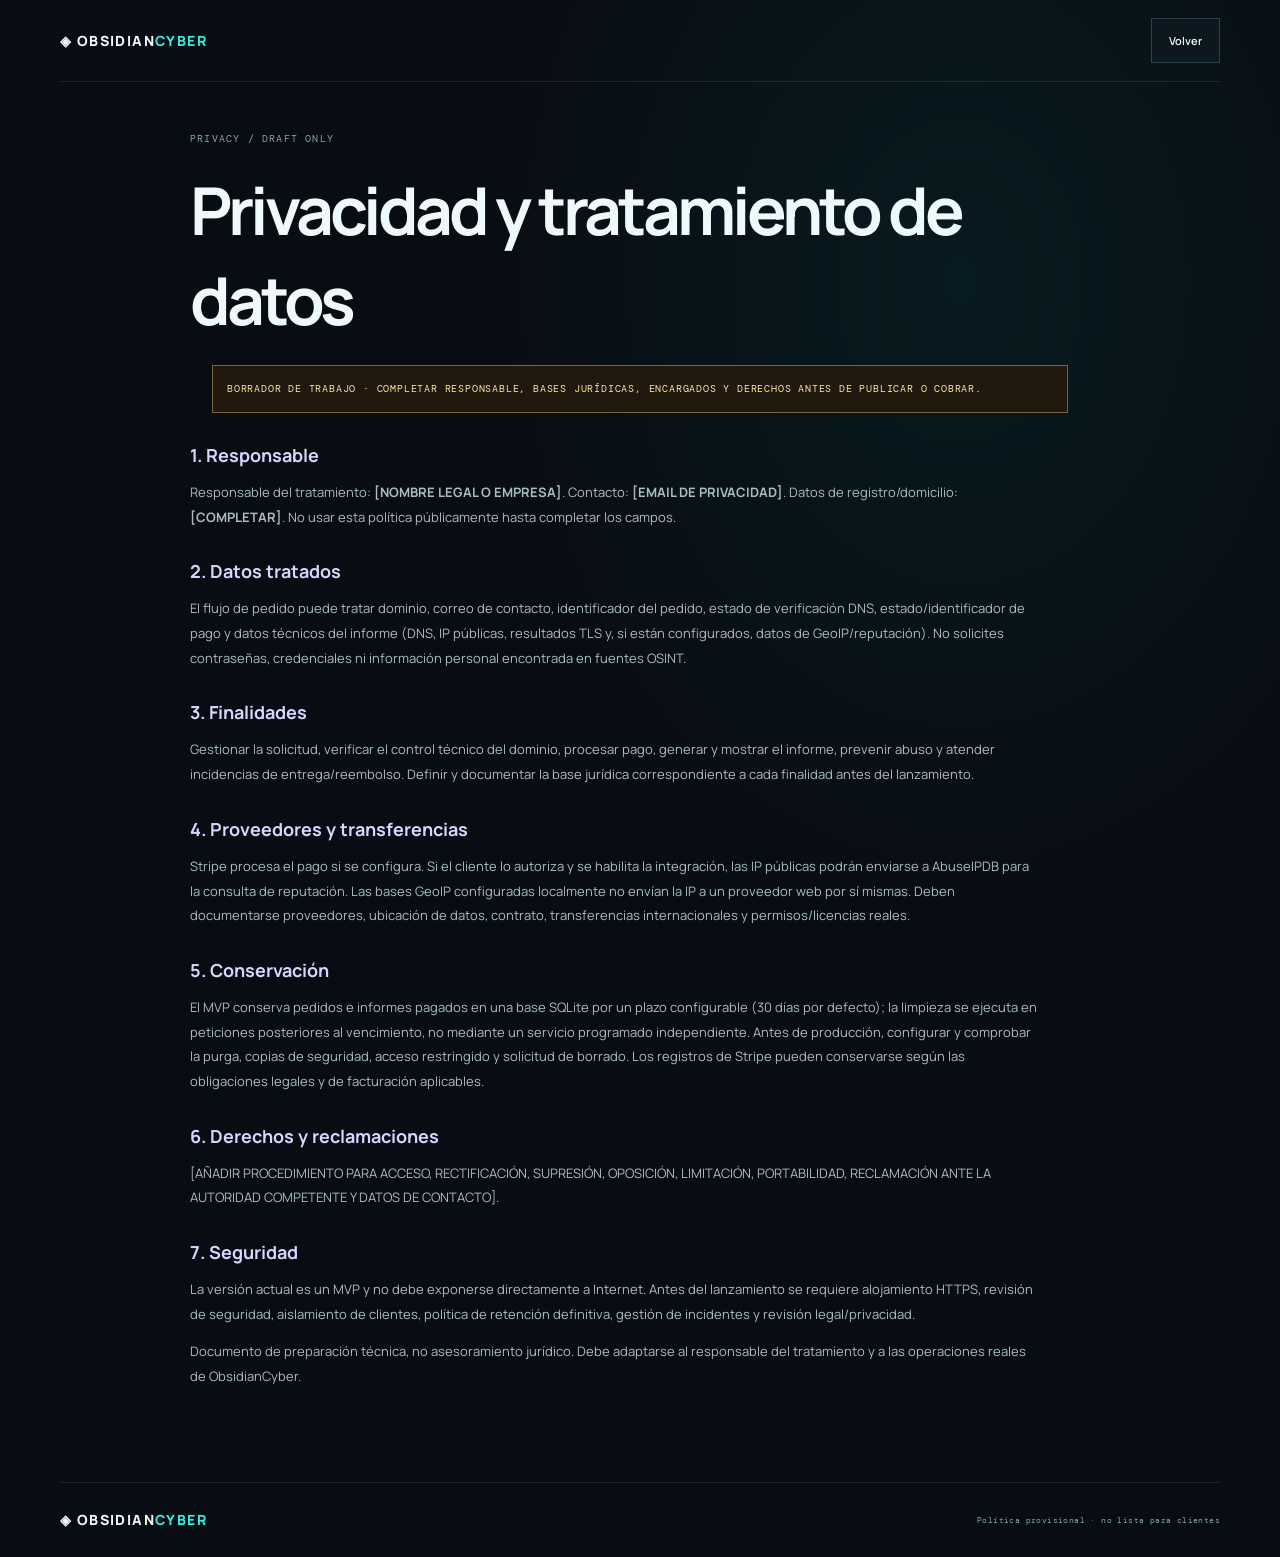
==== privacy.html @ 3190e001 "Prepare ObsidianCyber commercial pilot" ====
<!doctype html>
<html lang="es">
<head><meta charset="utf-8"><meta name="viewport" content="width=device-width,initial-scale=1"><meta name="robots" content="noindex,nofollow"><title>ObsidianCyber — Privacidad (borrador)</title><link rel="stylesheet" href="styles.css"></head>
<body>
<header class="nav"><a class="brand" href="index.html#top">◈ OBSIDIAN<span>CYBER</span></a><a class="button" href="index.html#workspace">Volver</a></header>
<main class="wrap legal-page">
  <div class="eyebrow">PRIVACY / DRAFT ONLY</div><h1>Privacidad y tratamiento de datos</h1>
  <div class="sample-banner">BORRADOR DE TRABAJO · COMPLETAR RESPONSABLE, BASES JURÍDICAS, ENCARGADOS Y DERECHOS ANTES DE PUBLICAR O COBRAR.</div>
  <h2>1. Responsable</h2><p>Responsable del tratamiento: <strong>[NOMBRE LEGAL O EMPRESA]</strong>. Contacto: <strong>[EMAIL DE PRIVACIDAD]</strong>. Datos de registro/domicilio: <strong>[COMPLETAR]</strong>. No usar esta política públicamente hasta completar los campos.</p>
  <h2>2. Datos tratados</h2><p>El flujo de pedido puede tratar dominio, correo de contacto, identificador del pedido, estado de verificación DNS, estado/identificador de pago y datos técnicos del informe (DNS, IP públicas, resultados TLS y, si están configurados, datos de GeoIP/reputación). No solicites contraseñas, credenciales ni información personal encontrada en fuentes OSINT.</p>
  <h2>3. Finalidades</h2><p>Gestionar la solicitud, verificar el control técnico del dominio, procesar pago, generar y mostrar el informe, prevenir abuso y atender incidencias de entrega/reembolso. Definir y documentar la base jurídica correspondiente a cada finalidad antes del lanzamiento.</p>
  <h2>4. Proveedores y transferencias</h2><p>Stripe procesa el pago si se configura. Si el cliente lo autoriza y se habilita la integración, las IP públicas podrán enviarse a AbuseIPDB para la consulta de reputación. Las bases GeoIP configuradas localmente no envían la IP a un proveedor web por sí mismas. Deben documentarse proveedores, ubicación de datos, contrato, transferencias internacionales y permisos/licencias reales.</p>
  <h2>5. Conservación</h2><p>El MVP conserva pedidos e informes pagados en una base SQLite por un plazo configurable (30 días por defecto); la limpieza se ejecuta en peticiones posteriores al vencimiento, no mediante un servicio programado independiente. Antes de producción, configurar y comprobar la purga, copias de seguridad, acceso restringido y solicitud de borrado. Los registros de Stripe pueden conservarse según las obligaciones legales y de facturación aplicables.</p>
  <h2>6. Derechos y reclamaciones</h2><p>[AÑADIR PROCEDIMIENTO PARA ACCESO, RECTIFICACIÓN, SUPRESIÓN, OPOSICIÓN, LIMITACIÓN, PORTABILIDAD, RECLAMACIÓN ANTE LA AUTORIDAD COMPETENTE Y DATOS DE CONTACTO].</p>
  <h2>7. Seguridad</h2><p>La versión actual es un MVP y no debe exponerse directamente a Internet. Antes del lanzamiento se requiere alojamiento HTTPS, revisión de seguridad, aislamiento de clientes, política de retención definitiva, gestión de incidentes y revisión legal/privacidad.</p>
  <p class="subtle-note">Documento de preparación técnica, no asesoramiento jurídico. Debe adaptarse al responsable del tratamiento y a las operaciones reales de ObsidianCyber.</p>
</main><footer class="footer"><a class="brand" href="index.html#top">◈ OBSIDIAN<span>CYBER</span></a><small>Política provisional · no lista para clientes</small></footer>
</body></html>
---- styles.css ----
@import url('https://fonts.googleapis.com/css2?family=DM+Mono:wght@400;500&family=Manrope:wght@400;600;700;800&display=swap');
:root{--bg:#080d13;--panel:#0c171e;--line:#203740;--text:#eefafa;--muted:#91a8b0;--cyan:#28f0e2}*{box-sizing:border-box}html{scroll-behavior:smooth}body{margin:0;background:radial-gradient(ellipse at 75% 18%,#07383b50,transparent 35%),var(--bg);color:var(--text);font-family:Manrope,Arial,sans-serif}a{color:inherit;text-decoration:none}.nav,.wrap{width:min(1160px,calc(100% - 44px));margin:auto}.nav{height:82px;display:flex;align-items:center;justify-content:space-between;border-bottom:1px solid #ffffff17}.brand{font-size:14px;font-weight:800;letter-spacing:.1em}.brand span{color:var(--cyan)}nav{display:flex;gap:30px;align-items:center;color:#a9bec4;font-size:12px}.navcta{padding:12px;border:1px solid #2c555b}.menu{display:none;background:none;color:white;border:1px solid var(--line);padding:8px}.hero{min-height:660px;display:grid;grid-template-columns:.9fr 1.1fr;align-items:center;position:relative;padding:45px 0 80px}.copy{z-index:2}.eyebrow,label,.herofoot,.ticker,small{font:10px 'DM Mono',monospace;letter-spacing:.12em;color:#83a6ad}.copy h1{font-size:clamp(66px,8vw,112px);line-height:.94;letter-spacing:-.075em;margin:28px 0}.copy h1 em,h2 em{font-style:normal;color:var(--cyan);text-shadow:0 0 35px #28f0e226}.copy>p,.intro{max-width:470px;color:var(--muted);line-height:1.9;font-size:14px}.actions{display:flex;gap:12px;flex-wrap:wrap;margin:28px 0}.button{display:inline-flex;align-items:center;justify-content:center;padding:14px 17px;border:1px solid #29434b;background:#0c171e;color:#e9ffff;font:600 11px Manrope;cursor:pointer}.primary{background:var(--cyan);color:#031314;border-color:var(--cyan)}.copy small{font-size:9px}.art{position:relative}.art img{display:block;width:110%;margin-left:-5%;mix-blend-mode:screen;mask-image:radial-gradient(ellipse 73% 70%,#000 60%,transparent 100%)}.glow{position:absolute;inset:20%;background:#00e8d522;filter:blur(65px);border-radius:50%}.tag{position:absolute;background:#07161ce8;border:1px solid #2a5a60;padding:12px;font:9px 'DM Mono';line-height:2;color:#7fa6ad}.tag b{font-size:12px;color:var(--cyan)}.tag1{right:0;top:20%}.tag2{left:0;bottom:16%}.herofoot{position:absolute;bottom:25px;left:0;right:0;display:flex;justify-content:space-between;border-top:1px solid #ffffff1a;padding-top:14px;font-size:9px}.ticker{text-align:center;padding:17px 10px;background:#0b151b;border-block:1px solid var(--line);white-space:nowrap;overflow:hidden}.section{padding-top:100px;padding-bottom:110px}.section h2,.workflow h2,.closing h2{font-size:clamp(40px,5vw,65px);letter-spacing:-.06em;line-height:1.05;margin:18px 0}.intro{max-width:580px;margin-bottom:36px}.grid{display:grid;grid-template-columns:repeat(3,1fr);border:1px solid var(--line)}.grid article{padding:28px;background:linear-gradient(145deg,#0d1a20,#091117);border-right:1px solid var(--line);min-height:210px}.grid article:last-child{border:0}.grid label{font-size:9px}.grid h3{font-size:20px}.grid p,.steps p{color:#91a8b0;font-size:12px;line-height:1.9}.workflow{background:#0a171d;border-block:1px solid #1b3a40;padding:90px 0}.steps{max-width:760px;margin-top:36px;border-top:1px solid var(--line)}.steps p{padding:18px 0;border-bottom:1px solid var(--line)}.steps b{color:var(--cyan);margin-right:20px;font-family:'DM Mono'}.steps strong{color:#e9ffff;font-size:14px}.section form{max-width:800px;border:1px solid #29464e;padding:26px;background:#091218}.section form>label{display:block;margin-bottom:12px;color:#b8cbd0}.inputrow{display:flex;align-items:center;gap:10px;background:#050b10;border:1px solid #29434b;padding:7px 8px 7px 14px}.inputrow span{font:11px 'DM Mono';color:#71969d}.inputrow input{flex:1;min-width:0;background:transparent;border:0;color:white;outline:none;padding:12px;font:13px 'DM Mono'}.consent{display:flex!important;align-items:center;gap:8px;margin-top:18px}.consent input{accent-color:var(--cyan)}form small{display:block;margin-top:14px;letter-spacing:.02em;line-height:1.7}#result{margin-top:18px;padding:16px;border:1px solid #27645e;background:#071d20;color:#bdfaf2;font-size:12px;line-height:1.8}.closing{display:flex;justify-content:space-between;align-items:center;border-top:1px solid var(--line);padding-top:40px;padding-bottom:50px}.closing h2{font-size:36px}.footer{width:min(1160px,calc(100% - 44px));margin:auto;min-height:75px;border-top:1px solid #ffffff17;display:flex;align-items:center;justify-content:space-between;gap:16px}.footer small{font-size:8px;letter-spacing:.05em}
@media(max-width:760px){.nav,.wrap,.footer{width:calc(100% - 32px)}nav{display:none;position:absolute;top:70px;left:0;right:0;padding:24px;background:#081219;z-index:5;flex-direction:column}.nav nav.open{display:flex}.menu{display:block}.hero{grid-template-columns:1fr;padding-top:20px;min-height:auto;padding-bottom:75px}.art{grid-row:1;max-width:530px;margin:auto}.copy h1{font-size:clamp(64px,16vw,94px);margin:10px 0 20px}.herofoot{font-size:7px}.section{padding:70px 0}.grid{grid-template-columns:1fr}.grid article{border-right:0;border-bottom:1px solid var(--line);min-height:auto}.grid article:last-child{border-bottom:0}.inputrow{flex-wrap:wrap}.inputrow .button{width:100%}.closing h2{font-size:28px}.footer{padding:20px 0;flex-wrap:wrap}.footer small:last-child{display:none}}@media(prefers-reduced-motion:reduce){html{scroll-behavior:auto}}
/* ObsidianCyber Intelligence Desk: editorial case-file aesthetic, not a law-enforcement record. */
:root{--cyan:#37e9df;--purple:#9872ff;--panel-2:#0e1a23;--danger:#ff817f;--warn:#f4cd76;--ok:#77e5b5}
button:disabled{opacity:.65;cursor:wait}.capability-grid article{display:flex;flex-direction:column;align-items:flex-start}.status{display:inline-flex;align-items:center;gap:6px;margin-top:12px;border:1px solid #ffffff24;padding:5px 8px;font:9px 'DM Mono',monospace;letter-spacing:.07em}.status-live{color:var(--ok);border-color:#347c69;background:#0b241f}.status-setup{color:var(--warn);border-color:#79643a;background:#241f12}.status-roadmap{color:#b8a7f6;border-color:#554780;background:#19152a}.status-manual{color:#8ecce9;border-color:#356278;background:#0f202b}.workspace{scroll-margin-top:24px}.workspace form{max-width:900px}.formheading{display:flex;align-items:center;justify-content:space-between;gap:20px;border-bottom:1px solid var(--line);padding-bottom:20px;margin-bottom:24px}.formheading h3{margin:7px 0 0;font-size:24px}.case-stamp{border:1px solid #356b6c;color:var(--cyan);padding:10px 12px;font:10px 'DM Mono',monospace;letter-spacing:.1em;white-space:nowrap}.privacy-note{margin-top:20px;padding:16px;border-left:2px solid var(--purple);background:#11111c}.privacy-note strong{font-size:12px}.privacy-note p{color:var(--muted);font-size:12px;line-height:1.8;margin-bottom:0}.form-message{margin-top:18px;padding:13px 15px;border:1px solid var(--line);background:#0b161d;color:#c4dadd;font-size:12px;line-height:1.7}.form-message.success{border-color:#286650;color:#adf2d0}.form-message.error{border-color:#7d4141;color:#ffd0d0}.form-message.info{border-color:#315b78;color:#c0e7ff}.report{margin-top:30px;background:linear-gradient(150deg,#0d171f,#080d13 52%);border:1px solid #315059;box-shadow:0 30px 90px #0008;overflow:hidden}.report-header{display:flex;justify-content:space-between;gap:24px;padding:26px;border-bottom:1px solid #2a3e49;background:radial-gradient(ellipse at 80% 0%,#22384b80,transparent 45%),#0b121b}.report-title h2{font-size:clamp(24px,4vw,40px);margin:12px 0 8px;letter-spacing:-.045em}.report-subtitle{font:13px 'DM Mono',monospace;color:#a9c3ca;margin:0;overflow-wrap:anywhere}.report-stamp{align-self:flex-start;min-width:140px;text-align:right;border:1px solid #3d656c;padding:12px;color:var(--cyan);font:9px 'DM Mono',monospace;letter-spacing:.08em}.report-stamp span,.report-stamp strong{display:block}.report-stamp strong{font-size:15px;margin:9px 0;color:#e8fffd;overflow-wrap:anywhere}.report-summary{display:grid;grid-template-columns:.75fr 1.25fr;gap:18px;padding:22px;border-bottom:1px solid var(--line)}.score-panel{border:1px solid #29434c;background:#071116;padding:18px}.score-number{font-size:56px;line-height:1.05;letter-spacing:-.07em;font-weight:800;margin:12px 0}.score-number small{font-size:15px;letter-spacing:0;color:#6f9098}.score-meter{height:5px;background:#1a3037;margin:12px 0 14px;overflow:hidden}.score-meter:after{content:"";display:block;width:var(--score,0%);height:100%;background:linear-gradient(90deg,var(--ok),var(--warn),var(--danger));transition:width .3s}.score-label{color:#aec6ca;font-size:12px;line-height:1.6;margin-bottom:0}.summary-details{display:grid;align-content:start}.data-line{display:grid;grid-template-columns:minmax(125px,.8fr) minmax(0,1.2fr);gap:16px;padding:10px 0;border-bottom:1px solid #ffffff12;font-size:11px;line-height:1.6}.data-label{font:9px 'DM Mono',monospace;color:#86a2aa;text-transform:uppercase;letter-spacing:.06em}.data-value{color:#dfedee;overflow-wrap:anywhere}.report-notice{margin:18px 22px;padding:14px 16px;border-left:2px solid var(--purple);background:#171427}.report-notice strong{font-size:12px;color:#dbd2ff}.report-notice p{font-size:11px;line-height:1.8;color:#b5b2c7;margin:7px 0 0}.report-section{padding:20px 22px;border-bottom:1px solid var(--line)}.report-section h3{font-size:19px;margin:9px 0 16px;letter-spacing:-.025em}.evidence-table{display:grid;grid-template-columns:repeat(2,minmax(0,1fr));gap:12px}.ip-card,.finding-card,.module-card{border:1px solid #233d47;background:#0a151c;padding:15px;min-width:0}.ip-address{display:inline-block;color:#edffff;font:600 17px 'DM Mono',monospace;overflow-wrap:anywhere;margin-right:8px}.ip-card .status{margin:4px 0 10px}.ip-card .data-line{grid-template-columns:1fr;gap:2px;padding:8px 0}.subtle-note{color:#859fa6;font-size:10px;line-height:1.6}.empty-state{padding:15px;border:1px dashed #36505a;color:#9ab2b8;font-size:12px;line-height:1.8}.finding-card{margin-top:10px}.finding-top{display:flex;align-items:center;justify-content:space-between;gap:12px}.severity{font:9px 'DM Mono',monospace;text-transform:uppercase;letter-spacing:.07em;padding:5px 7px}.severity-high,.severity-critical{color:#ffb1b1;border:1px solid #7b434b;background:#251215}.severity-medium{color:#ffe2a2;border:1px solid #79643a;background:#241d10}.severity-low,.severity-info{color:#b6dce1;border:1px solid #38616a;background:#0d2027}.finding-weight{font:10px 'DM Mono',monospace;color:#edc6ca}.finding-card h4{margin:12px 0 6px;font-size:14px}.finding-card>p{font-size:12px;line-height:1.7;color:#a8bec3}.finding-card .data-line{grid-template-columns:minmax(85px,.55fr) minmax(0,1.45fr)}.module-grid{display:grid;grid-template-columns:repeat(3,minmax(0,1fr));gap:10px}.module-top{color:#e8f6f7;font-size:12px;font-weight:700}.module-card .status{margin:10px 0 7px}.module-card p{font-size:10px;line-height:1.7;color:#92aab0;margin-bottom:0}.report-footer{display:flex;justify-content:space-between;align-items:center;gap:20px;padding:20px 22px;background:#070d12}.report-footer>p{color:#829aa2;font-size:10px;line-height:1.8;max-width:450px;margin:0}.report-actions{margin:0;flex-shrink:0}.closing-note{font:10px 'DM Mono',monospace;color:#77959d;letter-spacing:.05em}.button:focus-visible,a:focus-visible,input:focus-visible{outline:2px solid var(--cyan);outline-offset:3px}
@media(max-width:760px){.report-header{flex-direction:column}.report-stamp{text-align:left;width:100%;min-width:0}.report-summary{grid-template-columns:1fr}.evidence-table{grid-template-columns:1fr}.module-grid{grid-template-columns:1fr}.formheading{align-items:flex-start;flex-direction:column}.report-footer{align-items:flex-start;flex-direction:column}.report-actions{width:100%}.report-actions .button{flex:1}.data-line{grid-template-columns:1fr;gap:3px}.finding-card .data-line{grid-template-columns:1fr;gap:3px}.score-number{font-size:48px}}
@media print{body{background:#fff;color:#141414}.nav,.hero,.ticker,#capabilities,#workflow,#workspace>form,.closing,.footer,.report-actions,.form-message{display:none!important}.workspace{width:100%;padding:0}.workspace>.eyebrow,.workspace>h2,.workspace>.intro{display:none}.report{display:block!important;background:#fff;color:#111;border:0;box-shadow:none}.report-header,.score-panel,.ip-card,.finding-card,.module-card,.report-notice,.report-footer{background:#fff!important;color:#111;box-shadow:none}.report-header,.report-summary,.report-section{break-inside:avoid;border-color:#bbb}.report-title h2,.report-subtitle,.data-value,.ip-address,.finding-card h4,.module-top{color:#111}.eyebrow,.data-label,.score-label,.report-notice p,.report-footer>p,.module-card p,.subtle-note,.finding-card>p{color:#444}.report-stamp{color:#111;border-color:#555}.report-stamp strong{color:#111}.status,.severity{background:#fff!important;color:#111!important;border-color:#777!important}.report{font-family:Arial,sans-serif}.report-section h3{color:#111}.score-number{color:#111}.score-meter{border:1px solid #555}.score-meter:after{background:#888!important}}

.map-link{display:inline-block;margin-top:9px;color:var(--cyan);font-size:10px;text-decoration:underline;text-underline-offset:3px}.report-stamp strong{overflow-wrap:anywhere}

/* Commercial pilot, evidence provenance and investigation timeline */
.pilot-offer{border-top:1px solid var(--line);border-bottom:1px solid var(--line);background:linear-gradient(125deg,#0a1119,#101125 65%,#0b1820)}
.pilot-layout{display:grid;grid-template-columns:1.35fr .65fr;gap:44px;align-items:start;margin-top:28px}
.pilot-copy>p{max-width:690px;color:var(--muted);font-size:13px;line-height:1.9}
.pilot-list{padding-left:20px;color:#c6d7db;font-size:12px;line-height:2.1}
.pilot-list li::marker{color:var(--cyan)}
.pilot-card{padding:24px;border:1px solid #38435c;background:radial-gradient(ellipse at top right,#38275c77,transparent 60%),#0a1018}
.pilot-price{font-size:58px;letter-spacing:-.07em;font-weight:800;color:#f4efff;margin:9px 0}
.pilot-card p{font-size:11px;color:var(--muted);line-height:1.8}
.pilot-card .button{width:100%;margin:10px 0}
.checkout-status{padding:12px;border:1px solid var(--line);font-size:10px;line-height:1.8;color:#aebfc5}
.checkout-status.ready{border-color:#286650;color:#adf2d0;background:#071a16}
.checkout-status.not-ready{border-color:#65552f;color:#f1d99a;background:#1b170d}
#orderForm>input[type=email]{display:block;width:100%;margin:7px 0 16px;padding:13px 14px;background:#050b10;border:1px solid #29434b;color:#effafa;font:13px 'DM Mono',monospace}
.order-panel{margin-top:16px}
.verification-panel{max-width:900px;margin-top:20px;border:1px solid #3f4e76;background:linear-gradient(150deg,#10131f,#0b121a);padding:24px}
.verification-header h3{font-size:21px;margin:8px 0}
.verification-header p{color:var(--muted);font-size:12px;line-height:1.8}
.txt-value{display:grid;grid-template-columns:110px minmax(0,1fr) auto;gap:12px;align-items:center;border:1px solid #283944;background:#060c12;padding:12px;margin-top:10px}
.txt-value>span{font:9px 'DM Mono',monospace;text-transform:uppercase;letter-spacing:.08em;color:#85a7af}
.txt-value code{white-space:pre-wrap;overflow-wrap:anywhere;color:#dbd5ff;font:12px 'DM Mono',monospace}
.copy-button{padding:8px 10px;font-size:10px}
.verification-actions{margin-bottom:12px}
.verification-actions .button:disabled{filter:saturate(.4)}
.paid-stamp{display:inline-block;margin-top:10px;border:1px solid #2d7e65;background:#0b211b;color:#a6f3d3;padding:8px 10px;font:10px 'DM Mono',monospace;letter-spacing:.09em}
.score-method-mini{font-size:10px;line-height:1.7;color:#839da4;margin:11px 0 0}
.section-explainer{max-width:900px;color:var(--muted);font-size:11px;line-height:1.85}
.score-breakdown-grid{display:grid;grid-template-columns:repeat(2,minmax(0,1fr));gap:10px;margin-top:14px}
.score-breakdown-card{padding:14px;background:#0a151c;border:1px solid #2d424f;min-width:0}
.score-breakdown-card>p{font-size:11px;line-height:1.8;color:#a9c0c6}
.score-breakdown-card .data-line{grid-template-columns:1fr;gap:3px}
.rule-reference{margin-top:20px;padding:15px;border:1px dashed #32434c}
.rule-reference h4{margin:0 0 8px;font-size:12px;color:#e8dfff}
.timeline{position:relative;margin:20px 0 0;padding-left:22px}
.timeline:before{content:"";position:absolute;top:7px;bottom:8px;left:6px;width:1px;background:linear-gradient(var(--purple),#2d5360 80%,transparent)}
.timeline-event{position:relative;display:grid;grid-template-columns:1fr;gap:8px;padding:0 0 20px 18px}
.timeline-marker{position:absolute;left:-21px;top:5px;width:12px;height:12px;border-radius:50%;border:2px solid var(--cyan);background:#09131a;box-shadow:0 0 15px #37e9df3a}
.timeline-dns{border-color:#60dfb5}.timeline-tls{border-color:var(--cyan)}.timeline-geolocation{border-color:var(--purple)}.timeline-reputation{border-color:var(--warn)}.timeline-report{border-color:#9da7bb}
.timeline-copy{border:1px solid #243c47;background:#0a141b;padding:14px}
.timeline-top{display:flex;align-items:center;justify-content:space-between;gap:10px;flex-wrap:wrap}
.timeline-date{font:9px 'DM Mono',monospace;color:#87a7af}
.confidence-pill{display:inline-block;max-width:100%;padding:4px 7px;border:1px solid #474064;background:#191526;color:#d4c7ff;font:8px 'DM Mono',monospace;letter-spacing:.05em}
.timeline-copy h4{font-size:13px;margin:10px 0 6px;color:#edf8fa}
.timeline-copy>p:not(.subtle-note){font-size:11px;line-height:1.8;color:#a8bec3}
.timeline-copy .data-line{grid-template-columns:90px minmax(0,1fr);padding:7px 0}
.ip-subhead{padding-top:14px;margin-top:12px;border-top:1px solid #2a414b;color:#c3b0ff;font:9px 'DM Mono',monospace;letter-spacing:.08em}
.shared-warning{margin-top:10px;padding:10px;border-left:2px solid var(--warn);background:#241d10;color:#f1d99a;font-size:10px;line-height:1.8}
.source-grid .module-card{min-height:110px}
.source-grid .module-card p+p{margin-top:8px;color:#b6a7da}
.sample-banner{margin:18px 22px 0;padding:14px;border:1px solid #7b6334;background:#21190d;color:#ffe4a8;font:10px 'DM Mono',monospace;letter-spacing:.08em;line-height:1.8}
.sample-body{padding:0 0 25px}
.sample-title{margin:22px;font-size:12px;line-height:1.8;color:#abc0c6}
@media(max-width:760px){.pilot-layout{grid-template-columns:1fr;gap:24px}.txt-value{grid-template-columns:1fr;gap:8px}.txt-value .button{justify-self:start}.score-breakdown-grid{grid-template-columns:1fr}.timeline-copy .data-line{grid-template-columns:1fr;gap:3px}.pilot-price{font-size:48px}}
@media print{.pilot-offer,.verification-panel{display:none!important}.timeline-copy,.score-breakdown-card,.rule-reference,.source-grid .module-card{background:#fff!important;color:#111;border-color:#bbb}.timeline-copy h4,.confidence-pill,.timeline-date,.score-breakdown-card>p,.rule-reference h4{color:#111}.timeline:before{background:#999}.timeline-marker{box-shadow:none;background:#fff}.paid-stamp{background:#fff;color:#111;border-color:#555}.shared-warning,.sample-banner{background:#fff;color:#111;border-color:#777}}
.legal-page{max-width:900px;padding-top:50px;padding-bottom:80px}.legal-page h1{font-size:clamp(38px,6vw,66px);letter-spacing:-.06em;margin:20px 0}.legal-page h2{font-size:18px;margin:30px 0 10px;color:#dcd3ff}.legal-page p{font-size:13px;line-height:1.9;color:#a8bec3;max-width:850px}.legal-links{margin-top:12px;color:#baabff;font-size:10px!important}.legal-links a{text-decoration:underline;text-underline-offset:3px}
@media print{.legal-page{color:#111}.legal-page h1,.legal-page h2,.legal-page p{color:#111}}



/* OC_SALES_CHAT_WIDGET_V1 */
.oc-sales-widget, .oc-sales-widget * { box-sizing: border-box; }
.oc-sales-widget {
  position: fixed; right: 22px; bottom: 22px; z-index: 9998;
  font-family: inherit; color: #edf6f5;
}
.oc-sales-toggle {
  display: flex; align-items: center; gap: 10px; cursor: pointer;
  border: 1px solid #72f0d7; border-radius: 999px;
  background: #0b1519; color: #72f0d7; padding: 13px 18px;
  box-shadow: 0 8px 30px #0008; font: inherit; font-weight: 650;
}
.oc-sales-toggle:hover { background: #14282b; }
.oc-sales-toggle-icon { font-size: 1.25rem; }
.oc-sales-panel {
  display: flex; flex-direction: column; width: min(380px, calc(100vw - 28px));
  height: min(560px, calc(100vh - 105px)); margin-bottom: 12px;
  background: #0b1116; color: #edf6f5; border: 1px solid #294148;
  border-radius: 14px; box-shadow: 0 14px 45px #0009; overflow: hidden;
}
.oc-sales-panel[hidden] { display: none !important; }
.oc-sales-header {
  display: flex; justify-content: space-between; align-items: center;
  padding: 15px 16px; background: #101c21; border-bottom: 1px solid #263b40;
}
.oc-sales-brand { font-weight: 800; letter-spacing: 1.6px; font-size: .95rem; }
.oc-sales-brand span { color: #72f0d7; }
.oc-sales-eyebrow { color: #8abdb5; font-size: .66rem; letter-spacing: 1.5px; margin-top: 4px; }
.oc-sales-close {
  border: 1px solid #345057; color: #dffaf4; background: transparent;
  border-radius: 7px; width: 34px; height: 34px; cursor: pointer; font-size: 1.3rem;
}
.oc-sales-messages {
  flex: 1; overflow-y: auto; padding: 15px; display: flex;
  flex-direction: column; gap: 10px;
}
.oc-sales-bubble {
  max-width: 92%; white-space: pre-wrap; overflow-wrap: anywhere;
  line-height: 1.5; padding: 11px 12px; border-radius: 11px; font-size: .91rem;
}
.oc-sales-bubble.assistant {
  align-self: flex-start; background: #132126; border: 1px solid #294047;
}
.oc-sales-bubble.user {
  align-self: flex-end; color: #06110f; background: #72f0d7;
}
.oc-sales-bubble.pending { color: #9bc7c0; font-style: italic; }
.oc-sales-links {
  display: flex; flex-wrap: wrap; gap: 8px; padding: 0 14px 12px;
}
.oc-sales-links a {
  color: #72f0d7; border: 1px solid #2d5552; border-radius: 6px;
  text-decoration: none; font-size: .78rem; padding: 7px 9px;
}
.oc-sales-links a:hover { background: #142a2d; }
.oc-sales-form {
  display: flex; gap: 8px; padding: 12px;
  border-top: 1px solid #263b40; background: #0e171c;
}
.oc-sales-form input {
  min-width: 0; flex: 1; width: 100%; color: #edf6f5;
  border: 1px solid #31454a; background: #080e12; border-radius: 7px;
  padding: 11px; font: inherit; font-size: .9rem;
}
.oc-sales-form input:focus { outline: 1px solid #72f0d7; }
.oc-sales-form button {
  border: 0; border-radius: 7px; padding: 0 13px;
  background: #72f0d7; color: #06110f; font: inherit; font-weight: 700;
  cursor: pointer;
}
.oc-sales-form button:disabled { opacity: .5; cursor: wait; }
.oc-sales-disclaimer { margin: 0; padding: 0 13px 12px; color: #8ca3a7; font-size: .7rem; }
.oc-sales-sr {
  position: absolute; width: 1px; height: 1px; padding: 0; margin: -1px;
  overflow: hidden; clip: rect(0,0,0,0); white-space: nowrap; border: 0;
}
@media (max-width: 480px) {
  .oc-sales-widget { right: 10px; bottom: 10px; }
  .oc-sales-panel { width: calc(100vw - 20px); height: min(540px, calc(100vh - 85px)); }
  .oc-sales-toggle { padding: 11px 14px; }
}
/* END OC_SALES_CHAT_WIDGET_V1 */
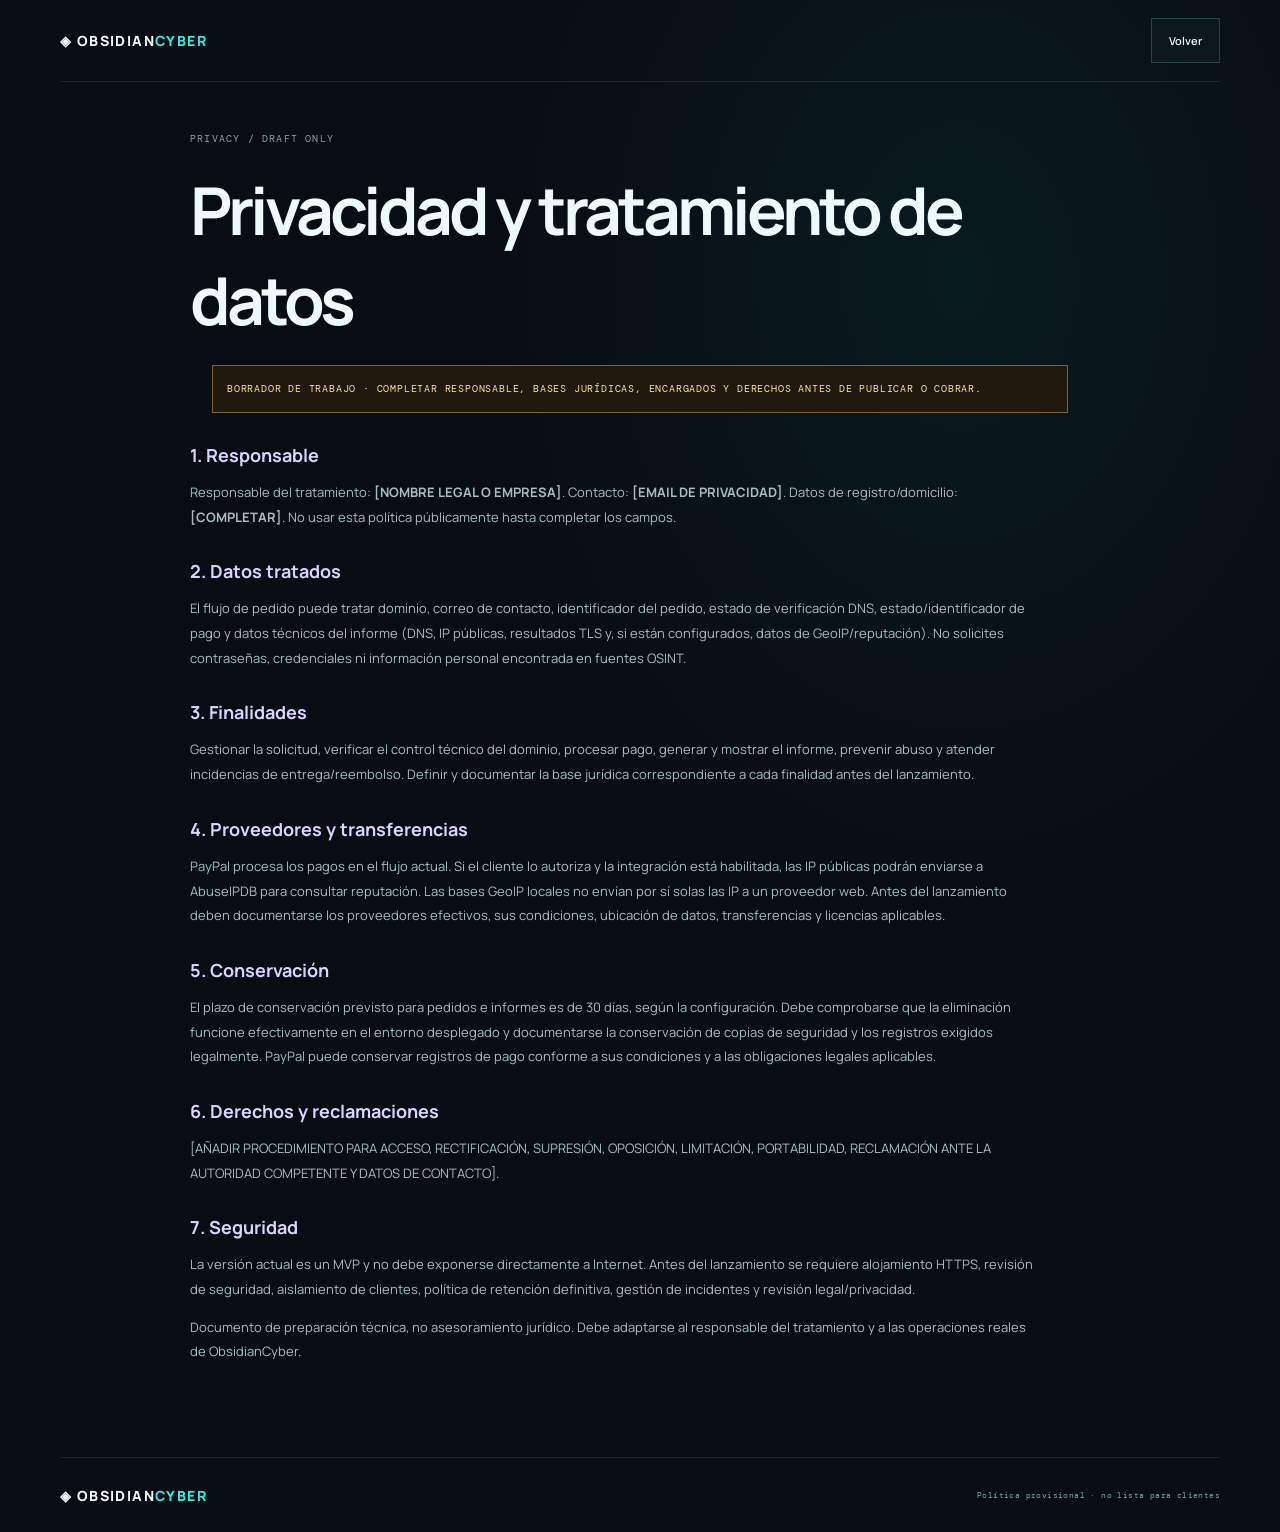
==== commit 8d98d007: "Record order consent and fix consent checkbox" ====
--- a/privacy.html
+++ b/privacy.html
@@ -9,8 +9,8 @@
   <h2>1. Responsable</h2><p>Responsable del tratamiento: <strong>[NOMBRE LEGAL O EMPRESA]</strong>. Contacto: <strong>[EMAIL DE PRIVACIDAD]</strong>. Datos de registro/domicilio: <strong>[COMPLETAR]</strong>. No usar esta política públicamente hasta completar los campos.</p>
   <h2>2. Datos tratados</h2><p>El flujo de pedido puede tratar dominio, correo de contacto, identificador del pedido, estado de verificación DNS, estado/identificador de pago y datos técnicos del informe (DNS, IP públicas, resultados TLS y, si están configurados, datos de GeoIP/reputación). No solicites contraseñas, credenciales ni información personal encontrada en fuentes OSINT.</p>
   <h2>3. Finalidades</h2><p>Gestionar la solicitud, verificar el control técnico del dominio, procesar pago, generar y mostrar el informe, prevenir abuso y atender incidencias de entrega/reembolso. Definir y documentar la base jurídica correspondiente a cada finalidad antes del lanzamiento.</p>
-  <h2>4. Proveedores y transferencias</h2><p>Stripe procesa el pago si se configura. Si el cliente lo autoriza y se habilita la integración, las IP públicas podrán enviarse a AbuseIPDB para la consulta de reputación. Las bases GeoIP configuradas localmente no envían la IP a un proveedor web por sí mismas. Deben documentarse proveedores, ubicación de datos, contrato, transferencias internacionales y permisos/licencias reales.</p>
-  <h2>5. Conservación</h2><p>El MVP conserva pedidos e informes pagados en una base SQLite por un plazo configurable (30 días por defecto); la limpieza se ejecuta en peticiones posteriores al vencimiento, no mediante un servicio programado independiente. Antes de producción, configurar y comprobar la purga, copias de seguridad, acceso restringido y solicitud de borrado. Los registros de Stripe pueden conservarse según las obligaciones legales y de facturación aplicables.</p>
+  <h2>4. Proveedores y transferencias</h2><p>PayPal procesa los pagos en el flujo actual. Si el cliente lo autoriza y la integración está habilitada, las IP públicas podrán enviarse a AbuseIPDB para consultar reputación. Las bases GeoIP locales no envían por sí solas las IP a un proveedor web. Antes del lanzamiento deben documentarse los proveedores efectivos, sus condiciones, ubicación de datos, transferencias y licencias aplicables.</p>
+  <h2>5. Conservación</h2><p>El plazo de conservación previsto para pedidos e informes es de 30 días, según la configuración. Debe comprobarse que la eliminación funcione efectivamente en el entorno desplegado y documentarse la conservación de copias de seguridad y los registros exigidos legalmente. PayPal puede conservar registros de pago conforme a sus condiciones y a las obligaciones legales aplicables.</p>
   <h2>6. Derechos y reclamaciones</h2><p>[AÑADIR PROCEDIMIENTO PARA ACCESO, RECTIFICACIÓN, SUPRESIÓN, OPOSICIÓN, LIMITACIÓN, PORTABILIDAD, RECLAMACIÓN ANTE LA AUTORIDAD COMPETENTE Y DATOS DE CONTACTO].</p>
   <h2>7. Seguridad</h2><p>La versión actual es un MVP y no debe exponerse directamente a Internet. Antes del lanzamiento se requiere alojamiento HTTPS, revisión de seguridad, aislamiento de clientes, política de retención definitiva, gestión de incidentes y revisión legal/privacidad.</p>
   <p class="subtle-note">Documento de preparación técnica, no asesoramiento jurídico. Debe adaptarse al responsable del tratamiento y a las operaciones reales de ObsidianCyber.</p>
--- a/styles.css
+++ b/styles.css
@@ -150,3 +150,50 @@
   .oc-sales-toggle { padding: 11px 14px; }
 }
 /* END OC_SALES_CHAT_WIDGET_V1 */
+
+
+/* OBSIDIAN_PAYPAL_INLINE_CHECKOUT */
+.inline-payments {
+  margin-top: 1rem;
+  padding: 1.1rem;
+  border: 1px solid rgba(91, 221, 205, .28);
+  border-radius: 16px;
+  background: rgba(6, 19, 25, .72);
+}
+.inline-payments[hidden],
+#cardFieldsPanel[hidden] {
+  display: none !important;
+}
+#paypalButtonContainer {
+  width: 100%;
+  max-width: 460px;
+  margin: .75rem auto 1rem;
+}
+#cardFieldsPanel {
+  margin-top: 1.25rem;
+  padding-top: 1rem;
+  border-top: 1px solid rgba(91, 221, 205, .2);
+}
+.card-field {
+  min-height: 46px;
+  margin: .65rem 0;
+  padding: .25rem .45rem;
+  border: 1px solid rgba(130, 165, 174, .45);
+  border-radius: 8px;
+  background: #fff;
+}
+.card-fields-grid {
+  display: grid;
+  grid-template-columns: repeat(2, minmax(0, 1fr));
+  gap: .75rem;
+}
+#cardPayButton {
+  width: 100%;
+  margin-top: .8rem;
+}
+@media (max-width: 480px) {
+  .card-fields-grid {
+    grid-template-columns: minmax(0, 1fr);
+    gap: .2rem;
+  }
+}
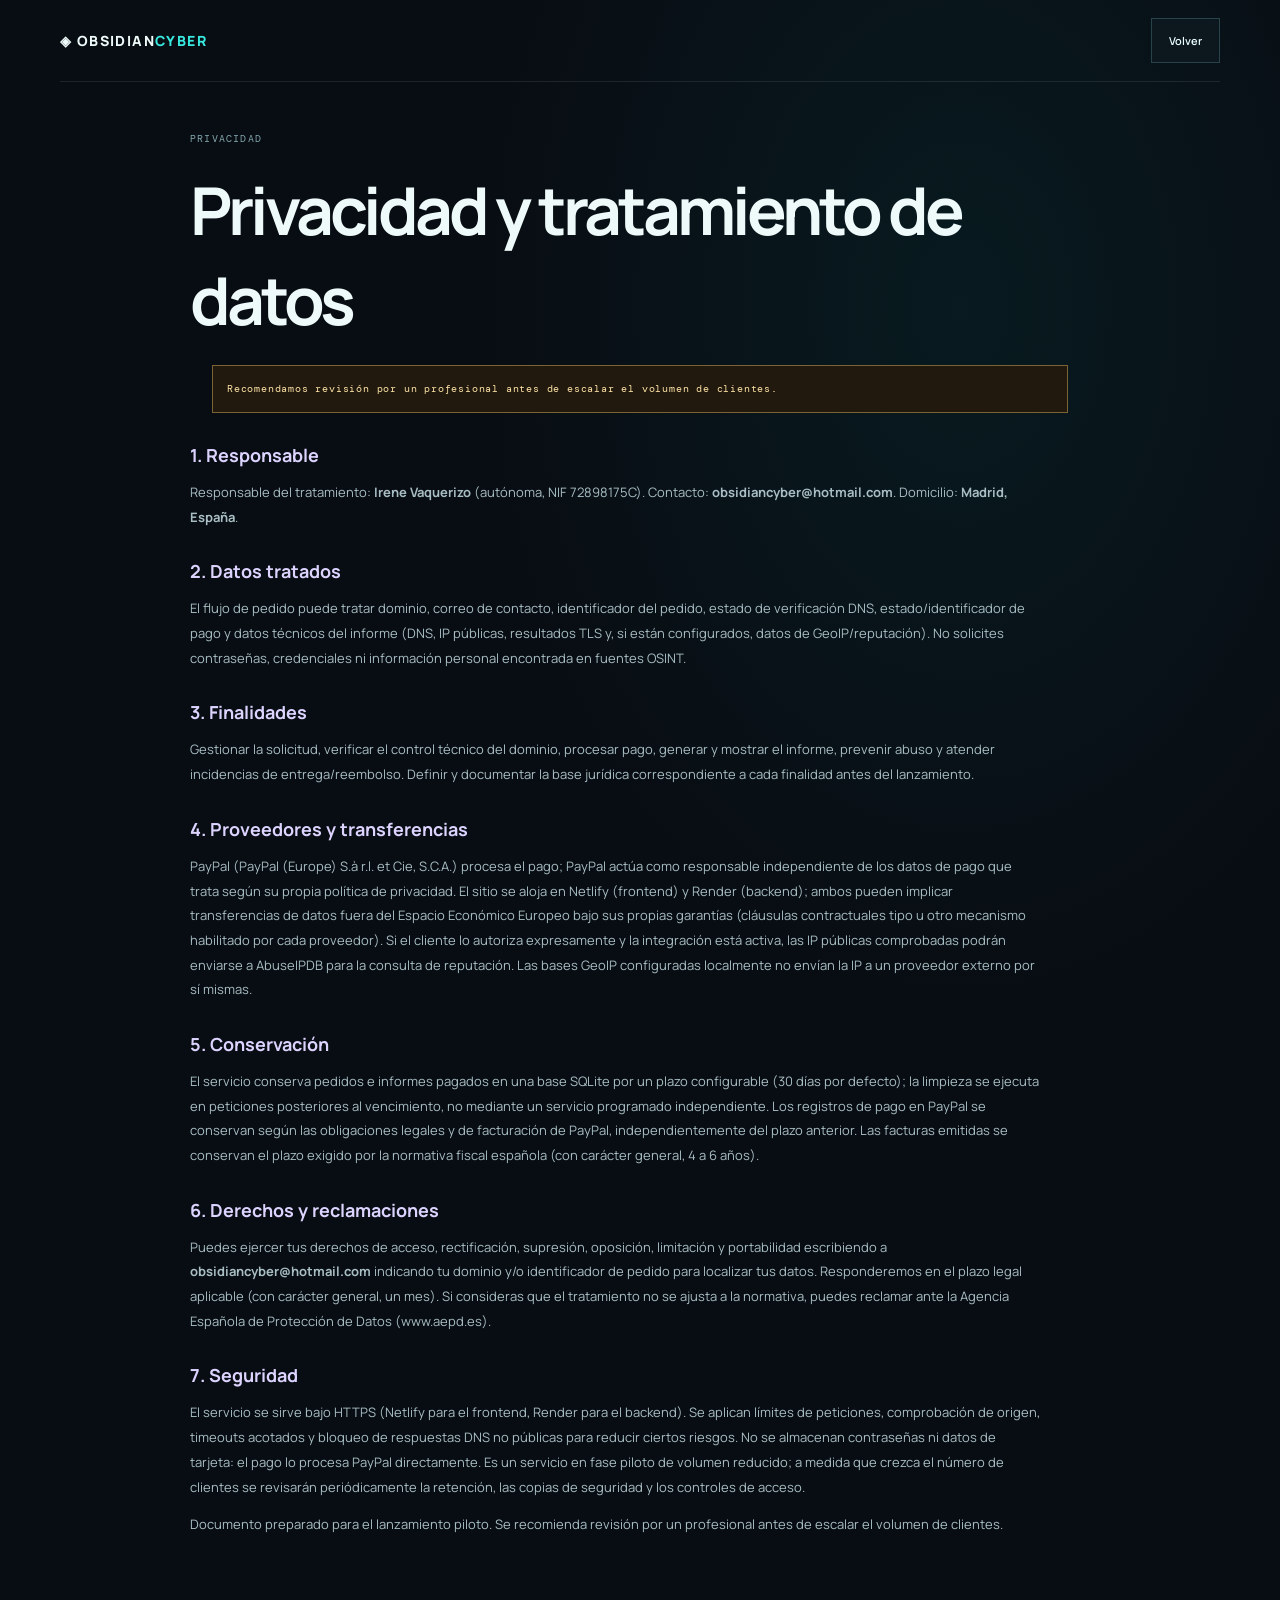
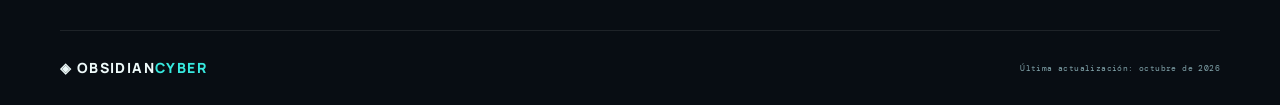
==== commit 5d8747c0: "Add VAT-inclusive pricing, withdrawal-waiver consent and completed legal pages - Charge 79,00 EUR + " ====
--- a/privacy.html
+++ b/privacy.html
@@ -1,18 +1,18 @@
 <!doctype html>
 <html lang="es">
-<head><meta charset="utf-8"><meta name="viewport" content="width=device-width,initial-scale=1"><meta name="robots" content="noindex,nofollow"><title>ObsidianCyber — Privacidad (borrador)</title><link rel="stylesheet" href="styles.css"></head>
+<head><meta charset="utf-8"><meta name="viewport" content="width=device-width,initial-scale=1"><meta name="robots" content="noindex,nofollow"><title>ObsidianCyber — Privacidad</title><link rel="stylesheet" href="styles.css"></head>
 <body>
 <header class="nav"><a class="brand" href="index.html#top">◈ OBSIDIAN<span>CYBER</span></a><a class="button" href="index.html#workspace">Volver</a></header>
 <main class="wrap legal-page">
-  <div class="eyebrow">PRIVACY / DRAFT ONLY</div><h1>Privacidad y tratamiento de datos</h1>
-  <div class="sample-banner">BORRADOR DE TRABAJO · COMPLETAR RESPONSABLE, BASES JURÍDICAS, ENCARGADOS Y DERECHOS ANTES DE PUBLICAR O COBRAR.</div>
-  <h2>1. Responsable</h2><p>Responsable del tratamiento: <strong>[NOMBRE LEGAL O EMPRESA]</strong>. Contacto: <strong>[EMAIL DE PRIVACIDAD]</strong>. Datos de registro/domicilio: <strong>[COMPLETAR]</strong>. No usar esta política públicamente hasta completar los campos.</p>
+  <div class="eyebrow">PRIVACIDAD</div><h1>Privacidad y tratamiento de datos</h1>
+  <div class="sample-banner">Recomendamos revisión por un profesional antes de escalar el volumen de clientes.</div>
+  <h2>1. Responsable</h2><p>Responsable del tratamiento: <strong>Irene Vaquerizo</strong> (autónoma, NIF 72898175C). Contacto: <strong>obsidiancyber@hotmail.com</strong>. Domicilio: <strong>Madrid, España</strong>.</p>
   <h2>2. Datos tratados</h2><p>El flujo de pedido puede tratar dominio, correo de contacto, identificador del pedido, estado de verificación DNS, estado/identificador de pago y datos técnicos del informe (DNS, IP públicas, resultados TLS y, si están configurados, datos de GeoIP/reputación). No solicites contraseñas, credenciales ni información personal encontrada en fuentes OSINT.</p>
   <h2>3. Finalidades</h2><p>Gestionar la solicitud, verificar el control técnico del dominio, procesar pago, generar y mostrar el informe, prevenir abuso y atender incidencias de entrega/reembolso. Definir y documentar la base jurídica correspondiente a cada finalidad antes del lanzamiento.</p>
-  <h2>4. Proveedores y transferencias</h2><p>PayPal procesa los pagos en el flujo actual. Si el cliente lo autoriza y la integración está habilitada, las IP públicas podrán enviarse a AbuseIPDB para consultar reputación. Las bases GeoIP locales no envían por sí solas las IP a un proveedor web. Antes del lanzamiento deben documentarse los proveedores efectivos, sus condiciones, ubicación de datos, transferencias y licencias aplicables.</p>
-  <h2>5. Conservación</h2><p>El plazo de conservación previsto para pedidos e informes es de 30 días, según la configuración. Debe comprobarse que la eliminación funcione efectivamente en el entorno desplegado y documentarse la conservación de copias de seguridad y los registros exigidos legalmente. PayPal puede conservar registros de pago conforme a sus condiciones y a las obligaciones legales aplicables.</p>
-  <h2>6. Derechos y reclamaciones</h2><p>[AÑADIR PROCEDIMIENTO PARA ACCESO, RECTIFICACIÓN, SUPRESIÓN, OPOSICIÓN, LIMITACIÓN, PORTABILIDAD, RECLAMACIÓN ANTE LA AUTORIDAD COMPETENTE Y DATOS DE CONTACTO].</p>
-  <h2>7. Seguridad</h2><p>La versión actual es un MVP y no debe exponerse directamente a Internet. Antes del lanzamiento se requiere alojamiento HTTPS, revisión de seguridad, aislamiento de clientes, política de retención definitiva, gestión de incidentes y revisión legal/privacidad.</p>
-  <p class="subtle-note">Documento de preparación técnica, no asesoramiento jurídico. Debe adaptarse al responsable del tratamiento y a las operaciones reales de ObsidianCyber.</p>
-</main><footer class="footer"><a class="brand" href="index.html#top">◈ OBSIDIAN<span>CYBER</span></a><small>Política provisional · no lista para clientes</small></footer>
+  <h2>4. Proveedores y transferencias</h2><p>PayPal (PayPal (Europe) S.à r.l. et Cie, S.C.A.) procesa el pago; PayPal actúa como responsable independiente de los datos de pago que trata según su propia política de privacidad. El sitio se aloja en Netlify (frontend) y Render (backend); ambos pueden implicar transferencias de datos fuera del Espacio Económico Europeo bajo sus propias garantías (cláusulas contractuales tipo u otro mecanismo habilitado por cada proveedor). Si el cliente lo autoriza expresamente y la integración está activa, las IP públicas comprobadas podrán enviarse a AbuseIPDB para la consulta de reputación. Las bases GeoIP configuradas localmente no envían la IP a un proveedor externo por sí mismas.</p>
+  <h2>5. Conservación</h2><p>El servicio conserva pedidos e informes pagados en una base SQLite por un plazo configurable (30 días por defecto); la limpieza se ejecuta en peticiones posteriores al vencimiento, no mediante un servicio programado independiente. Los registros de pago en PayPal se conservan según las obligaciones legales y de facturación de PayPal, independientemente del plazo anterior. Las facturas emitidas se conservan el plazo exigido por la normativa fiscal española (con carácter general, 4 a 6 años).</p>
+  <h2>6. Derechos y reclamaciones</h2><p>Puedes ejercer tus derechos de acceso, rectificación, supresión, oposición, limitación y portabilidad escribiendo a <strong>obsidiancyber@hotmail.com</strong> indicando tu dominio y/o identificador de pedido para localizar tus datos. Responderemos en el plazo legal aplicable (con carácter general, un mes). Si consideras que el tratamiento no se ajusta a la normativa, puedes reclamar ante la Agencia Española de Protección de Datos (<a href="https://www.aepd.es" target="_blank" rel="noopener noreferrer">www.aepd.es</a>).</p>
+  <h2>7. Seguridad</h2><p>El servicio se sirve bajo HTTPS (Netlify para el frontend, Render para el backend). Se aplican límites de peticiones, comprobación de origen, timeouts acotados y bloqueo de respuestas DNS no públicas para reducir ciertos riesgos. No se almacenan contraseñas ni datos de tarjeta: el pago lo procesa PayPal directamente. Es un servicio en fase piloto de volumen reducido; a medida que crezca el número de clientes se revisarán periódicamente la retención, las copias de seguridad y los controles de acceso.</p>
+  <p class="subtle-note">Documento preparado para el lanzamiento piloto. Se recomienda revisión por un profesional antes de escalar el volumen de clientes.</p>
+</main><footer class="footer"><a class="brand" href="index.html#top">◈ OBSIDIAN<span>CYBER</span></a><small>Última actualización: octubre de 2026</small></footer>
 </body></html>
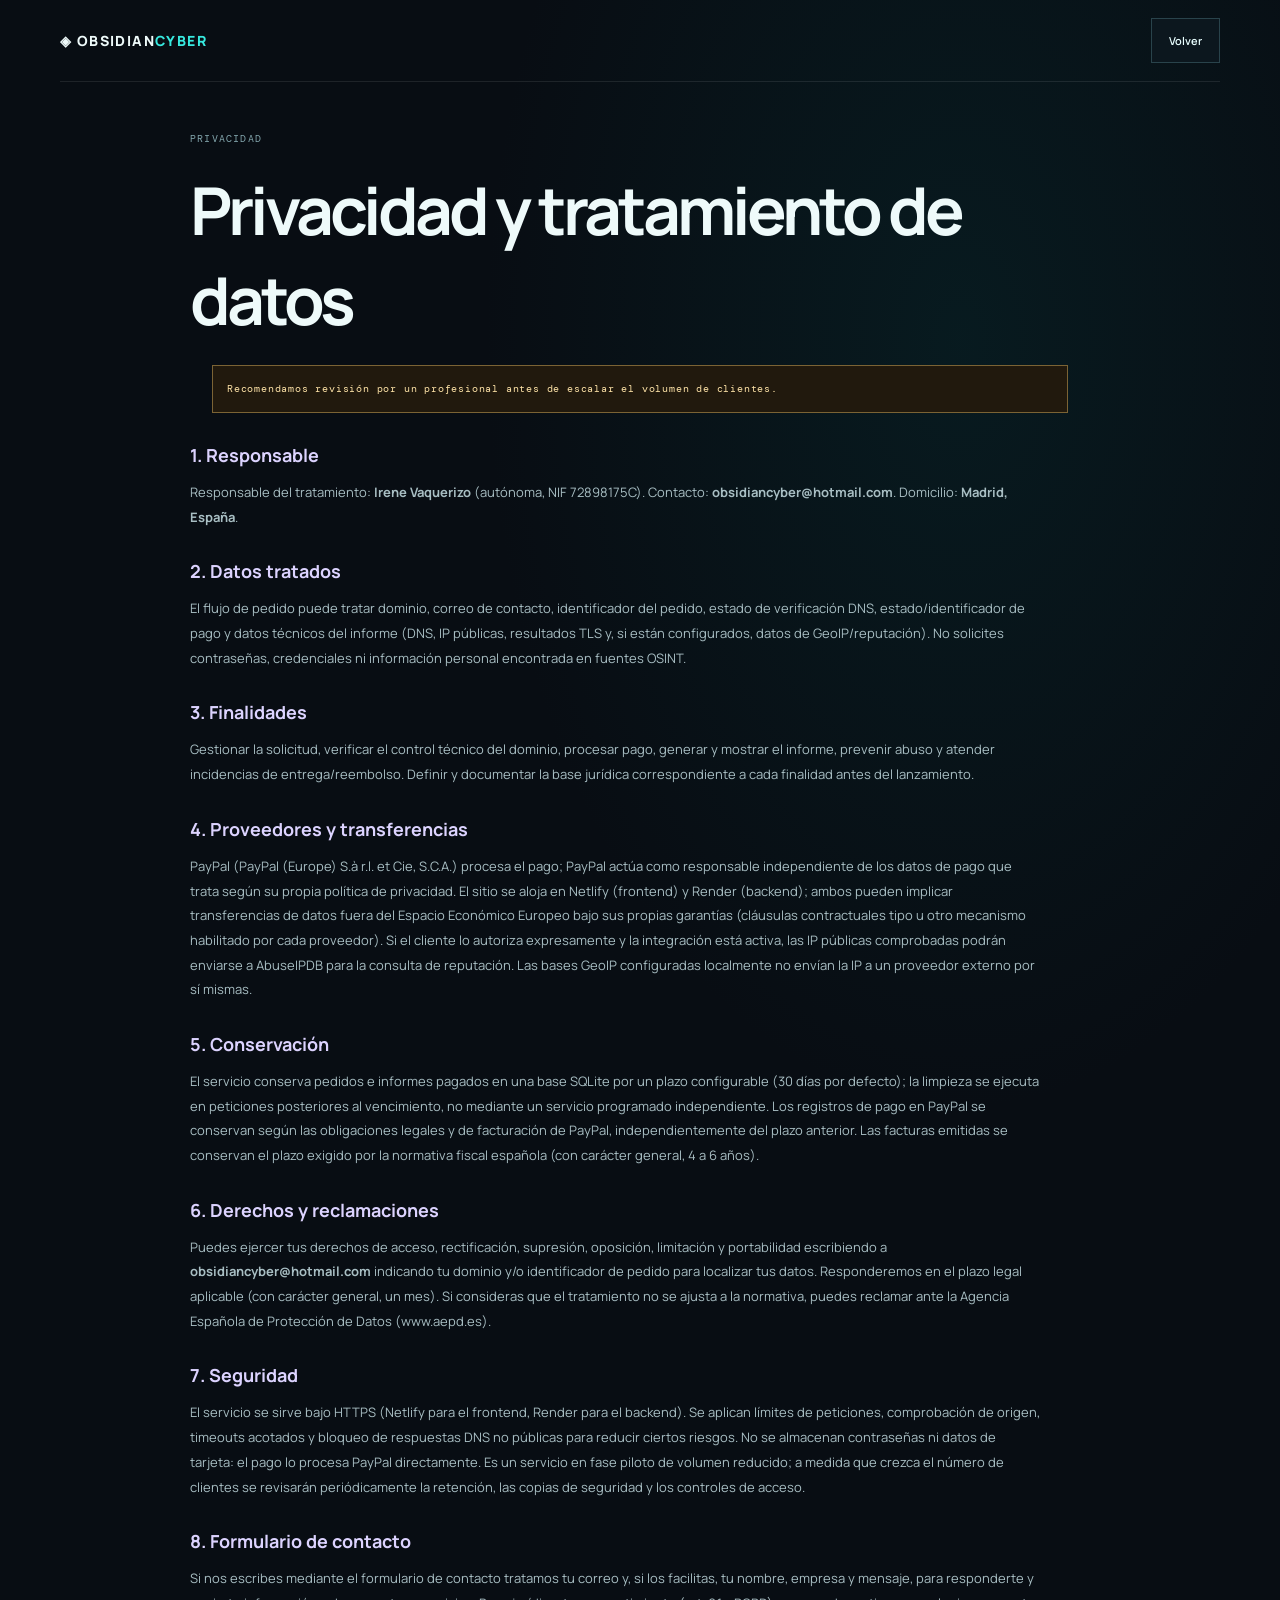
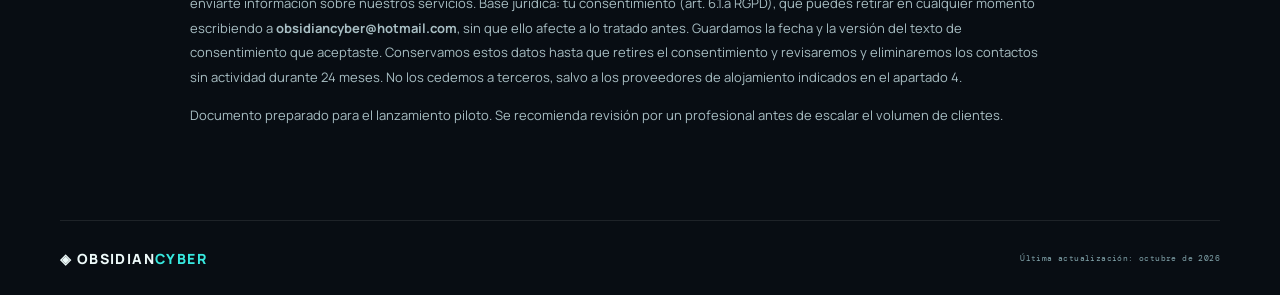
==== commit 29a1edf4: "Add consent-based lead capture form and protected leads export - POST /api/leads (consent required, " ====
--- a/privacy.html
+++ b/privacy.html
@@ -13,6 +13,7 @@
   <h2>5. Conservación</h2><p>El servicio conserva pedidos e informes pagados en una base SQLite por un plazo configurable (30 días por defecto); la limpieza se ejecuta en peticiones posteriores al vencimiento, no mediante un servicio programado independiente. Los registros de pago en PayPal se conservan según las obligaciones legales y de facturación de PayPal, independientemente del plazo anterior. Las facturas emitidas se conservan el plazo exigido por la normativa fiscal española (con carácter general, 4 a 6 años).</p>
   <h2>6. Derechos y reclamaciones</h2><p>Puedes ejercer tus derechos de acceso, rectificación, supresión, oposición, limitación y portabilidad escribiendo a <strong>obsidiancyber@hotmail.com</strong> indicando tu dominio y/o identificador de pedido para localizar tus datos. Responderemos en el plazo legal aplicable (con carácter general, un mes). Si consideras que el tratamiento no se ajusta a la normativa, puedes reclamar ante la Agencia Española de Protección de Datos (<a href="https://www.aepd.es" target="_blank" rel="noopener noreferrer">www.aepd.es</a>).</p>
   <h2>7. Seguridad</h2><p>El servicio se sirve bajo HTTPS (Netlify para el frontend, Render para el backend). Se aplican límites de peticiones, comprobación de origen, timeouts acotados y bloqueo de respuestas DNS no públicas para reducir ciertos riesgos. No se almacenan contraseñas ni datos de tarjeta: el pago lo procesa PayPal directamente. Es un servicio en fase piloto de volumen reducido; a medida que crezca el número de clientes se revisarán periódicamente la retención, las copias de seguridad y los controles de acceso.</p>
+  <h2>8. Formulario de contacto</h2><p>Si nos escribes mediante el formulario de contacto tratamos tu correo y, si los facilitas, tu nombre, empresa y mensaje, para responderte y enviarte información sobre nuestros servicios. Base jurídica: tu consentimiento (art. 6.1.a RGPD), que puedes retirar en cualquier momento escribiendo a <strong>obsidiancyber@hotmail.com</strong>, sin que ello afecte a lo tratado antes. Guardamos la fecha y la versión del texto de consentimiento que aceptaste. Conservamos estos datos hasta que retires el consentimiento y revisaremos y eliminaremos los contactos sin actividad durante 24 meses. No los cedemos a terceros, salvo a los proveedores de alojamiento indicados en el apartado 4.</p>
   <p class="subtle-note">Documento preparado para el lanzamiento piloto. Se recomienda revisión por un profesional antes de escalar el volumen de clientes.</p>
 </main><footer class="footer"><a class="brand" href="index.html#top">◈ OBSIDIAN<span>CYBER</span></a><small>Última actualización: octubre de 2026</small></footer>
 </body></html>
--- a/styles.css
+++ b/styles.css
@@ -197,3 +197,11 @@
     gap: .2rem;
   }
 }
+
+#leadForm{max-width:900px}
+#leadForm input[type=email],#leadForm input[type=text],#leadForm textarea{display:block;width:100%;margin:7px 0 16px;padding:13px 14px;background:#050b10;border:1px solid #29434b;color:#effafa;font:13px 'DM Mono',monospace}
+#leadForm textarea{min-height:96px;resize:vertical}
+#leadForm .consent input{width:auto;margin:0}
+.hp-field{position:absolute!important;left:-9999px!important;width:1px;height:1px;overflow:hidden}
+.lead-section{scroll-margin-top:24px}
+@media print{#contacto{display:none!important}}
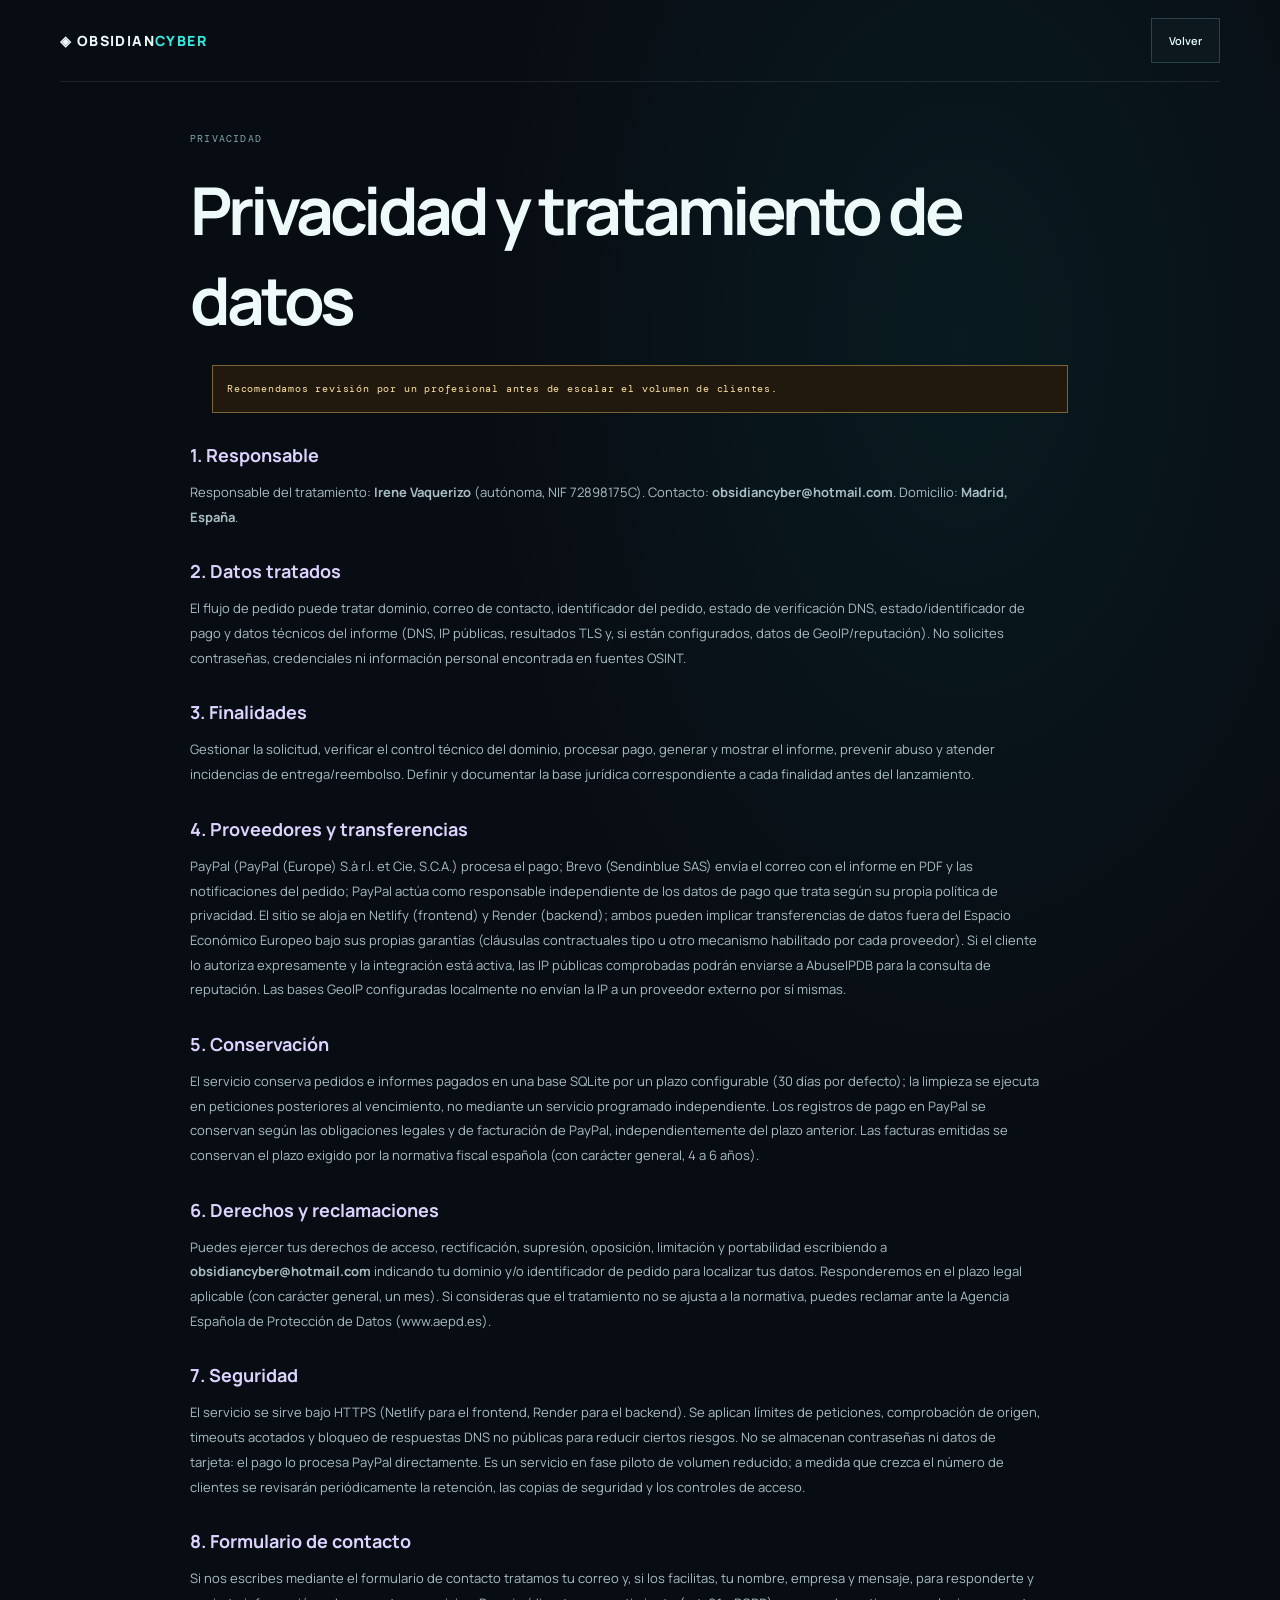
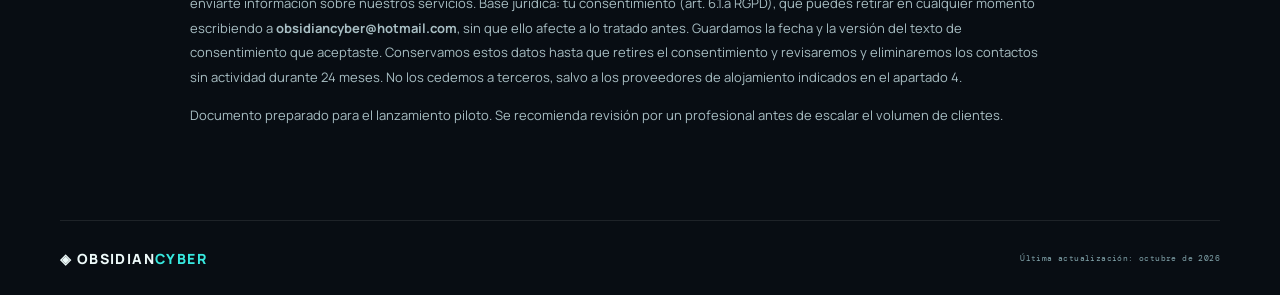
==== commit 5d94a970: "Condiciones y privacidad: envío del PDF por correo (Brevo) Co-Authored-By: Claude Sonnet 5.5 <norepl" ====
--- a/privacy.html
+++ b/privacy.html
@@ -9,7 +9,7 @@
   <h2>1. Responsable</h2><p>Responsable del tratamiento: <strong>Irene Vaquerizo</strong> (autónoma, NIF 72898175C). Contacto: <strong>obsidiancyber@hotmail.com</strong>. Domicilio: <strong>Madrid, España</strong>.</p>
   <h2>2. Datos tratados</h2><p>El flujo de pedido puede tratar dominio, correo de contacto, identificador del pedido, estado de verificación DNS, estado/identificador de pago y datos técnicos del informe (DNS, IP públicas, resultados TLS y, si están configurados, datos de GeoIP/reputación). No solicites contraseñas, credenciales ni información personal encontrada en fuentes OSINT.</p>
   <h2>3. Finalidades</h2><p>Gestionar la solicitud, verificar el control técnico del dominio, procesar pago, generar y mostrar el informe, prevenir abuso y atender incidencias de entrega/reembolso. Definir y documentar la base jurídica correspondiente a cada finalidad antes del lanzamiento.</p>
-  <h2>4. Proveedores y transferencias</h2><p>PayPal (PayPal (Europe) S.à r.l. et Cie, S.C.A.) procesa el pago; PayPal actúa como responsable independiente de los datos de pago que trata según su propia política de privacidad. El sitio se aloja en Netlify (frontend) y Render (backend); ambos pueden implicar transferencias de datos fuera del Espacio Económico Europeo bajo sus propias garantías (cláusulas contractuales tipo u otro mecanismo habilitado por cada proveedor). Si el cliente lo autoriza expresamente y la integración está activa, las IP públicas comprobadas podrán enviarse a AbuseIPDB para la consulta de reputación. Las bases GeoIP configuradas localmente no envían la IP a un proveedor externo por sí mismas.</p>
+  <h2>4. Proveedores y transferencias</h2><p>PayPal (PayPal (Europe) S.à r.l. et Cie, S.C.A.) procesa el pago; Brevo (Sendinblue SAS) envía el correo con el informe en PDF y las notificaciones del pedido; PayPal actúa como responsable independiente de los datos de pago que trata según su propia política de privacidad. El sitio se aloja en Netlify (frontend) y Render (backend); ambos pueden implicar transferencias de datos fuera del Espacio Económico Europeo bajo sus propias garantías (cláusulas contractuales tipo u otro mecanismo habilitado por cada proveedor). Si el cliente lo autoriza expresamente y la integración está activa, las IP públicas comprobadas podrán enviarse a AbuseIPDB para la consulta de reputación. Las bases GeoIP configuradas localmente no envían la IP a un proveedor externo por sí mismas.</p>
   <h2>5. Conservación</h2><p>El servicio conserva pedidos e informes pagados en una base SQLite por un plazo configurable (30 días por defecto); la limpieza se ejecuta en peticiones posteriores al vencimiento, no mediante un servicio programado independiente. Los registros de pago en PayPal se conservan según las obligaciones legales y de facturación de PayPal, independientemente del plazo anterior. Las facturas emitidas se conservan el plazo exigido por la normativa fiscal española (con carácter general, 4 a 6 años).</p>
   <h2>6. Derechos y reclamaciones</h2><p>Puedes ejercer tus derechos de acceso, rectificación, supresión, oposición, limitación y portabilidad escribiendo a <strong>obsidiancyber@hotmail.com</strong> indicando tu dominio y/o identificador de pedido para localizar tus datos. Responderemos en el plazo legal aplicable (con carácter general, un mes). Si consideras que el tratamiento no se ajusta a la normativa, puedes reclamar ante la Agencia Española de Protección de Datos (<a href="https://www.aepd.es" target="_blank" rel="noopener noreferrer">www.aepd.es</a>).</p>
   <h2>7. Seguridad</h2><p>El servicio se sirve bajo HTTPS (Netlify para el frontend, Render para el backend). Se aplican límites de peticiones, comprobación de origen, timeouts acotados y bloqueo de respuestas DNS no públicas para reducir ciertos riesgos. No se almacenan contraseñas ni datos de tarjeta: el pago lo procesa PayPal directamente. Es un servicio en fase piloto de volumen reducido; a medida que crezca el número de clientes se revisarán periódicamente la retención, las copias de seguridad y los controles de acceso.</p>
--- a/styles.css
+++ b/styles.css
@@ -205,3 +205,34 @@
 .hp-field{position:absolute!important;left:-9999px!important;width:1px;height:1px;overflow:hidden}
 .lead-section{scroll-margin-top:24px}
 @media print{#contacto{display:none!important}}
+
+/* Compra dentro del chat */
+.oc-sales-panel.oc-sales-panel-checkout { width: min(440px, calc(100vw - 28px)); height: min(720px, calc(100vh - 85px)); }
+.oc-sales-panel [hidden] { display: none !important; }
+.oc-sales-checkout { flex: 1; overflow-y: auto; padding: 12px 14px 16px; }
+.oc-sales-back {
+  background: transparent; color: #72f0d7; border: 1px solid #2d5552; border-radius: 6px;
+  padding: 7px 10px; font: inherit; font-size: .78rem; cursor: pointer; margin-bottom: 12px;
+}
+.oc-sales-back:hover { background: #142a2d; }
+.oc-sales-buy {
+  background: #72f0d7; color: #06110f; border: 1px solid #72f0d7; border-radius: 6px;
+  font: inherit; font-weight: 700; font-size: .8rem; padding: 7px 11px; cursor: pointer;
+}
+.oc-sales-buy:hover { background: #9af5e2; }
+.oc-sales-cta { display: flex; flex-direction: column; align-items: flex-start; gap: 9px; }
+.oc-sales-checkout #orderForm { border: 0; padding: 0; background: transparent; max-width: none; }
+.oc-sales-checkout #orderForm .formheading { padding-bottom: 10px; margin-bottom: 12px; }
+.oc-sales-checkout #orderForm .formheading h3 { font-size: 1.05rem; }
+.oc-sales-checkout .inputrow { flex-wrap: wrap; padding: 6px; }
+.oc-sales-checkout .inputrow input { min-width: 120px; padding: 9px; }
+.oc-sales-checkout .inputrow .button { width: 100%; }
+.oc-sales-checkout .consent { align-items: flex-start; font-size: .74rem; line-height: 1.5; margin-top: 12px; }
+.oc-sales-checkout .consent input { margin-top: 3px; flex-shrink: 0; }
+.oc-sales-checkout .privacy-note { padding: 10px; }
+.oc-sales-checkout .verification-panel { margin-top: 16px; padding: 12px; max-width: none; }
+.oc-sales-checkout .txt-value { flex-wrap: wrap; }
+.oc-sales-checkout .txt-value code { overflow-wrap: anywhere; }
+.oc-sales-checkout #paypalButtonContainer { min-height: 48px; margin-top: 10px; }
+.oc-sales-checkout .verification-actions { margin: 14px 0; }
+.oc-sales-checkout .verification-actions .button { width: 100%; }
